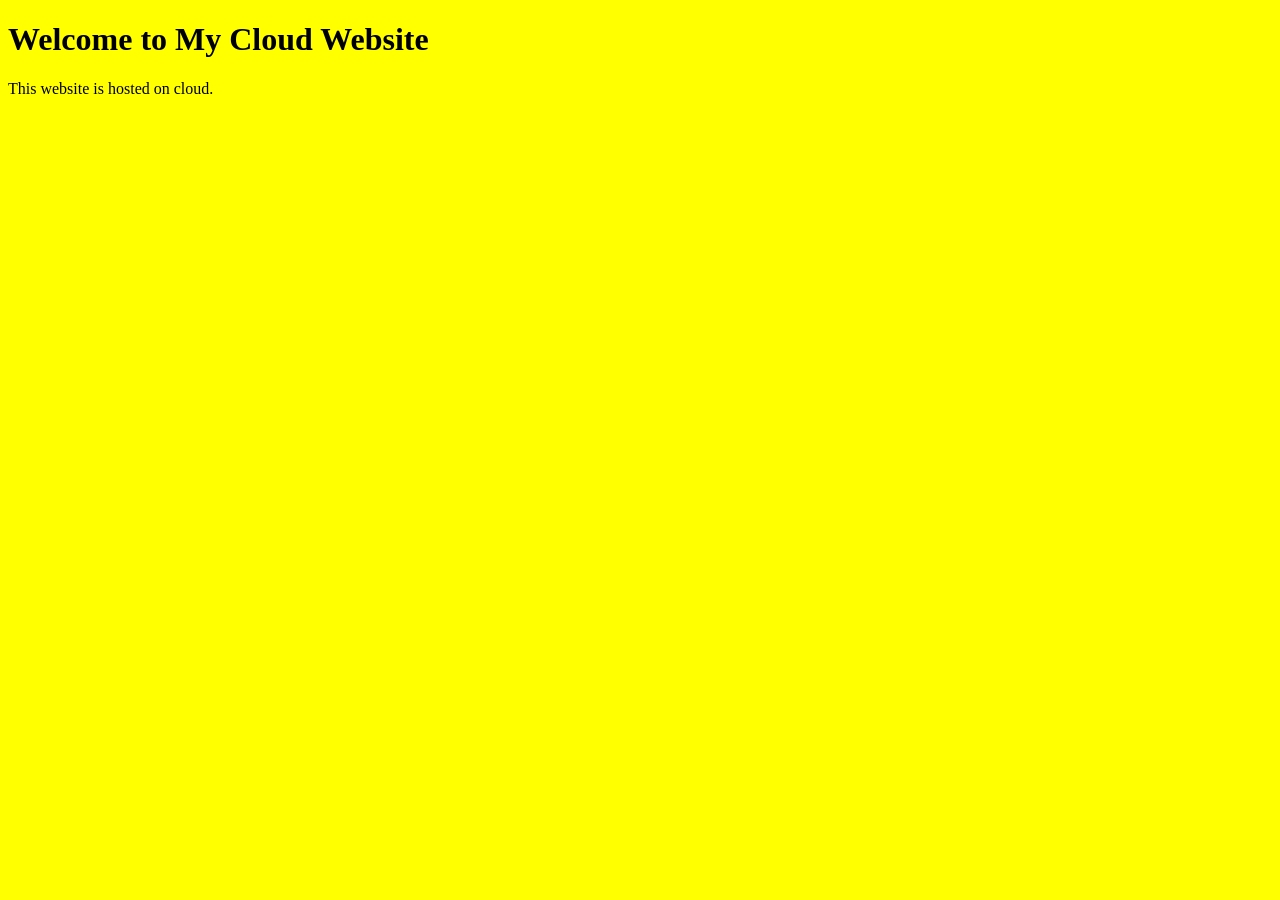
==== index.html @ 1dbae2db "Add files via upload" ====
<!DOCTYPE html>
<html>
<head>
    <title>My Website</title>
</head>
<body bgcolor= "yellow">
    <h1>Welcome to My Cloud Website</h1>
    <p>This website is hosted on cloud.</p>
</body>
</html>
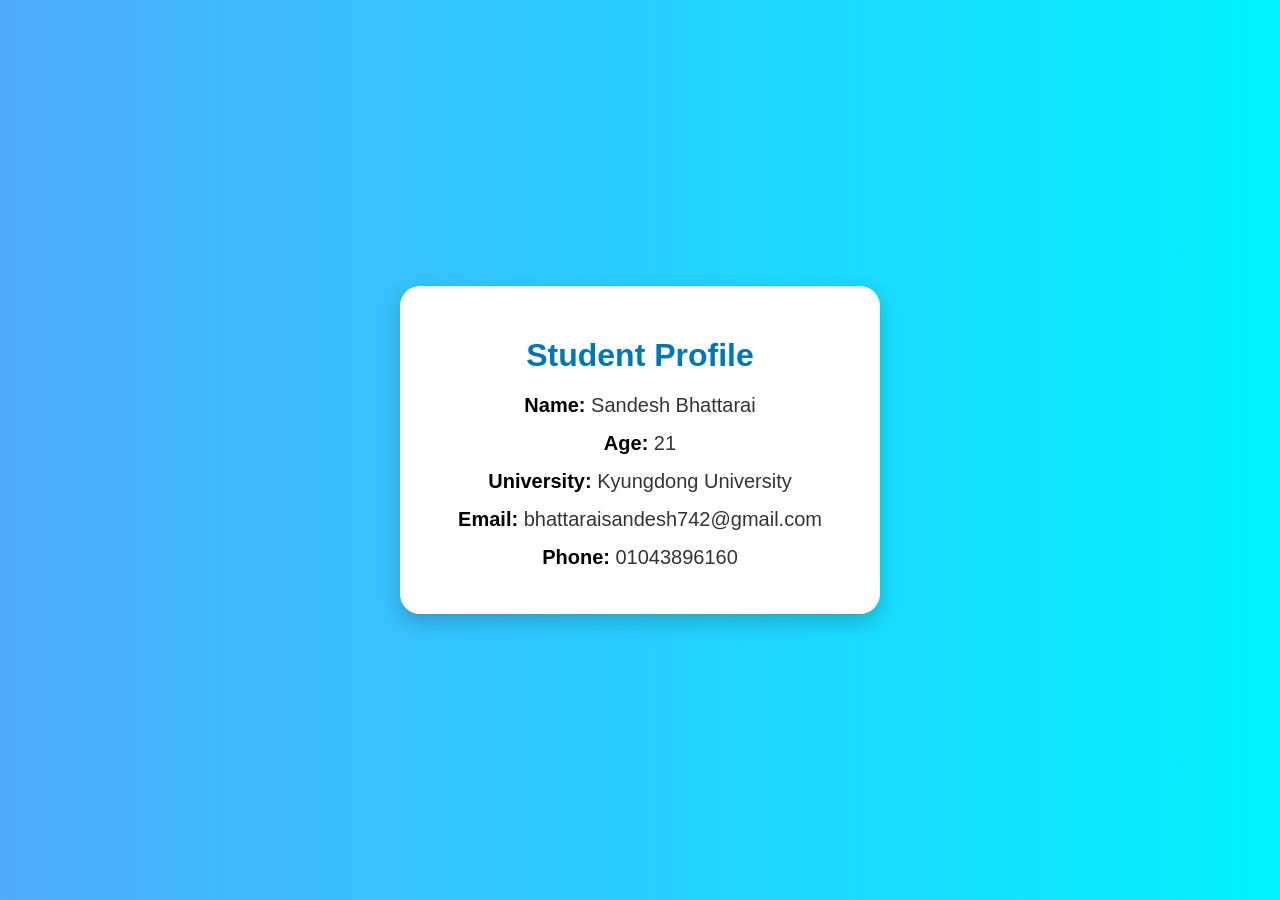
==== commit 5dce9949: "Update index.html" ====
--- a/index.html
+++ b/index.html
@@ -1,10 +1,31 @@
 <!DOCTYPE html>
-<html>
+<html lang="en">
 <head>
-    <title>My Website</title>
+    <meta charset="UTF-8">
+    <meta name="viewport" content="width=device-width, initial-scale=1.0">
+    <title>Sandesh Bhattarai Profile</title>
+
+    <!-- Link CSS File -->
+    <link rel="stylesheet" href="style.css">
 </head>
-<body bgcolor= "yellow">
-    <h1>Welcome to My Cloud Website</h1>
-    <p>This website is hosted on cloud.</p>
+
+<body>
+
+    <div class="profile">
+
+        <h1>Student Profile</h1>
+
+        <p><strong>Name:</strong> Sandesh Bhattarai</p>
+
+        <p><strong>Age:</strong> 21</p>
+
+        <p><strong>University:</strong> Kyungdong University</p>
+
+        <p><strong>Email:</strong> bhattaraisandesh742@gmail.com</p>
+
+        <p><strong>Phone:</strong> 01043896160</p>
+
+    </div>
+
 </body>
-</html>+</html>
--- a/style.css
+++ b/style.css
@@ -0,0 +1,48 @@
+body {
+    margin: 0;
+    padding: 0;
+    font-family: 'Poppins', sans-serif;
+    background: linear-gradient(to right, #4facfe, #00f2fe);
+    height: 100vh;
+    display: flex;
+    justify-content: center;
+    align-items: center;
+}
+
+.profile,
+.contact-box {
+    background: #ffffff;
+    width: 420px;
+    padding: 30px;
+    border-radius: 20px;
+    text-align: center;
+    box-shadow: 0 8px 20px rgba(0, 0, 0, 0.2);
+    transition: 0.3s ease;
+}
+
+.profile:hover,
+.contact-box:hover {
+    transform: scale(1.03);
+}
+
+h1 {
+    color: #0077b6;
+    margin-bottom: 20px;
+    font-size: 32px;
+}
+
+p {
+    font-size: 20px;
+    color: #333;
+    margin: 15px 0;
+}
+
+strong {
+    color: #000;
+}
+
+.contact-box p:hover,
+.profile p:hover {
+    color: #0077b6;
+    cursor: pointer;
+}
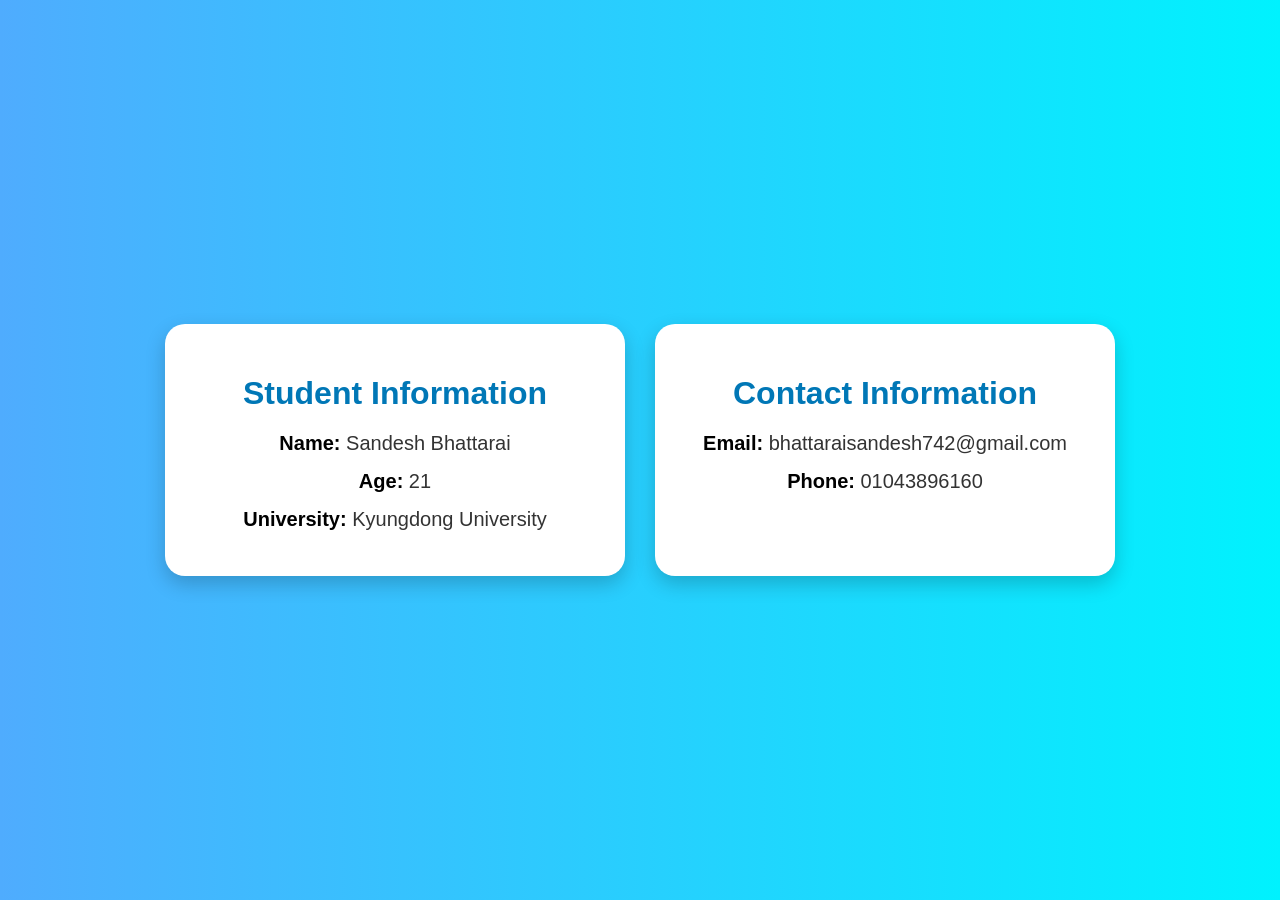
==== commit d03fe61a: "Update index.html" ====
--- a/index.html
+++ b/index.html
@@ -5,25 +5,83 @@
     <meta name="viewport" content="width=device-width, initial-scale=1.0">
     <title>Sandesh Bhattarai Profile</title>
 
-    <!-- Link CSS File -->
-    <link rel="stylesheet" href="style.css">
+    <style>
+        body {
+            margin: 0;
+            padding: 0;
+            font-family: 'Poppins', sans-serif;
+            background: linear-gradient(to right, #4facfe, #00f2fe);
+            min-height: 100vh;
+            display: flex;
+            justify-content: center;
+            align-items: center;
+        }
+
+        .container {
+            display: flex;
+            gap: 30px;
+            flex-wrap: wrap;
+            justify-content: center;
+        }
+
+        .profile,
+        .contact-box {
+            background: #ffffff;
+            width: 400px;
+            padding: 30px;
+            border-radius: 20px;
+            text-align: center;
+            box-shadow: 0 8px 20px rgba(0, 0, 0, 0.2);
+            transition: 0.3s ease;
+        }
+
+        .profile:hover,
+        .contact-box:hover {
+            transform: scale(1.03);
+        }
+
+        h1 {
+            color: #0077b6;
+            margin-bottom: 20px;
+            font-size: 32px;
+        }
+
+        p {
+            font-size: 20px;
+            color: #333;
+            margin: 15px 0;
+        }
+
+        strong {
+            color: #000;
+        }
+
+        .profile p:hover,
+        .contact-box p:hover {
+            color: #0077b6;
+            cursor: pointer;
+        }
+    </style>
 </head>
 
 <body>
 
-    <div class="profile">
+    <div class="container">
 
-        <h1>Student Profile</h1>
+        <div class="profile">
+            <h1>Student Information</h1>
 
-        <p><strong>Name:</strong> Sandesh Bhattarai</p>
+            <p><strong>Name:</strong> Sandesh Bhattarai</p>
+            <p><strong>Age:</strong> 21</p>
+            <p><strong>University:</strong> Kyungdong University</p>
+        </div>
 
-        <p><strong>Age:</strong> 21</p>
+        <div class="contact-box">
+            <h1>Contact Information</h1>
 
-        <p><strong>University:</strong> Kyungdong University</p>
-
-        <p><strong>Email:</strong> bhattaraisandesh742@gmail.com</p>
-
-        <p><strong>Phone:</strong> 01043896160</p>
+            <p><strong>Email:</strong> bhattaraisandesh742@gmail.com</p>
+            <p><strong>Phone:</strong> 01043896160</p>
+        </div>
 
     </div>
 
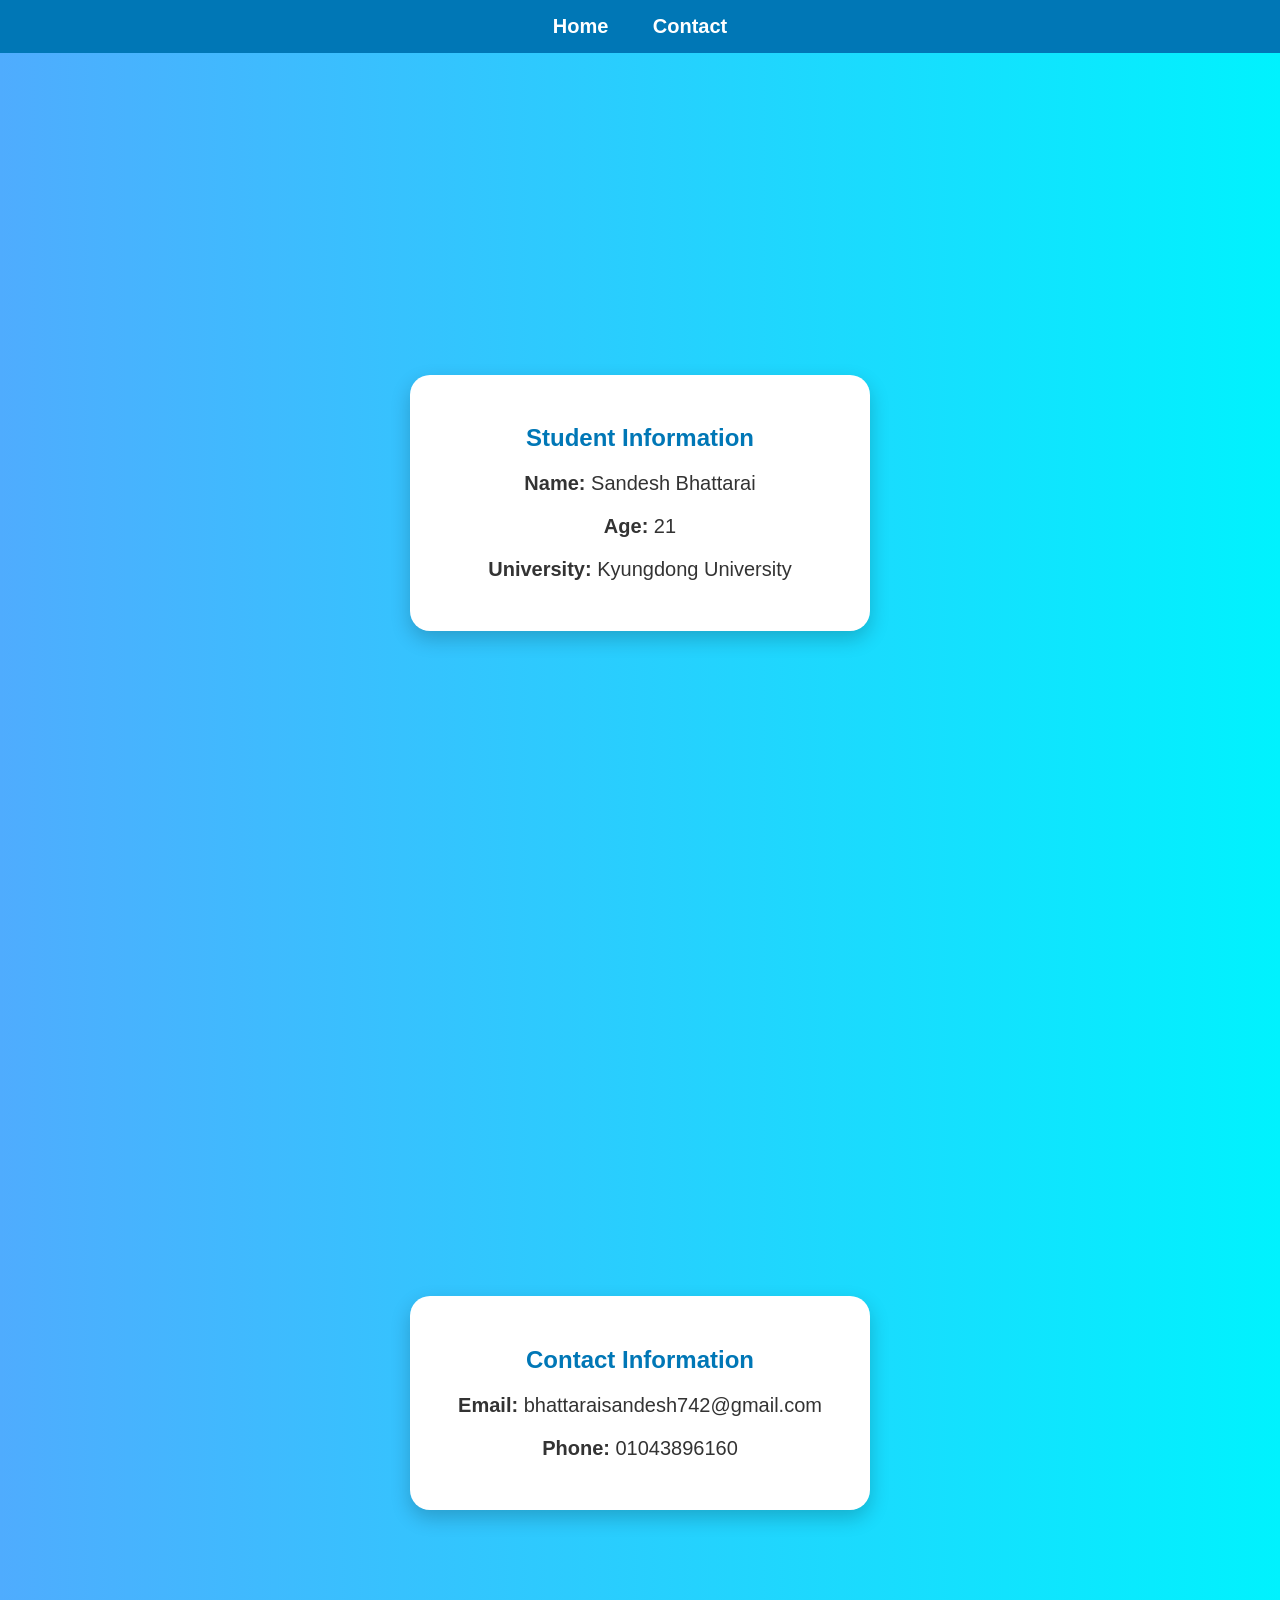
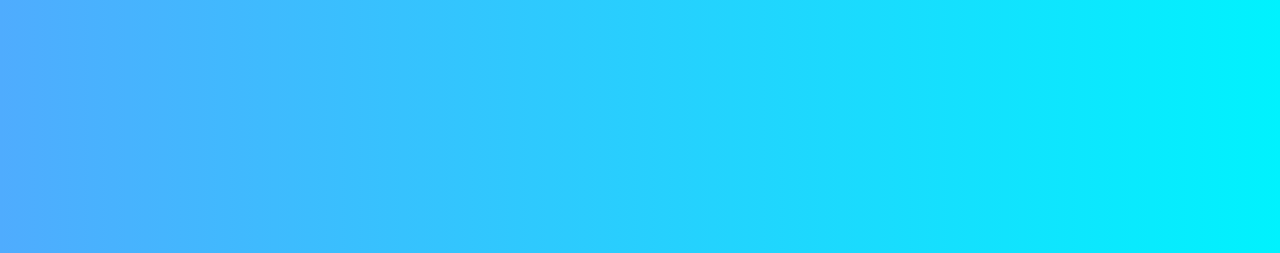
==== commit 1e31fb49: "Update index.html" ====
--- a/index.html
+++ b/index.html
@@ -9,81 +9,86 @@
         body {
             margin: 0;
             padding: 0;
-            font-family: 'Poppins', sans-serif;
+            font-family: Arial, sans-serif;
             background: linear-gradient(to right, #4facfe, #00f2fe);
+        }
+
+        /* Navigation Bar */
+        nav {
+            background-color: #0077b6;
+            padding: 15px;
+            text-align: center;
+        }
+
+        nav a {
+            color: white;
+            text-decoration: none;
+            margin: 20px;
+            font-size: 20px;
+            font-weight: bold;
+        }
+
+        nav a:hover {
+            color: yellow;
+        }
+
+        /* Sections */
+        section {
             min-height: 100vh;
             display: flex;
             justify-content: center;
             align-items: center;
         }
 
-        .container {
-            display: flex;
-            gap: 30px;
-            flex-wrap: wrap;
-            justify-content: center;
-        }
-
-        .profile,
-        .contact-box {
-            background: #ffffff;
+        .box {
+            background: white;
             width: 400px;
             padding: 30px;
             border-radius: 20px;
             text-align: center;
-            box-shadow: 0 8px 20px rgba(0, 0, 0, 0.2);
-            transition: 0.3s ease;
-        }
-
-        .profile:hover,
-        .contact-box:hover {
-            transform: scale(1.03);
+            box-shadow: 0 8px 20px rgba(0,0,0,0.2);
         }
 
         h1 {
             color: #0077b6;
             margin-bottom: 20px;
-            font-size: 32px;
         }
 
         p {
             font-size: 20px;
             color: #333;
-            margin: 15px 0;
-        }
-
-        strong {
-            color: #000;
-        }
-
-        .profile p:hover,
-        .contact-box p:hover {
-            color: #0077b6;
-            cursor: pointer;
         }
     </style>
 </head>
 
 <body>
 
-    <div class="container">
+    <!-- Navigation -->
+    <nav>
+        <a href="#home">Home</a>
+        <a href="#contact">Contact</a>
+    </nav>
 
-        <div class="profile">
+    <!-- Home Section -->
+    <section id="home">
+        <div class="box">
             <h1>Student Information</h1>
 
             <p><strong>Name:</strong> Sandesh Bhattarai</p>
             <p><strong>Age:</strong> 21</p>
             <p><strong>University:</strong> Kyungdong University</p>
         </div>
+    </section>
 
-        <div class="contact-box">
+    <!-- Contact Section -->
+    <section id="contact">
+        <div class="box">
             <h1>Contact Information</h1>
 
             <p><strong>Email:</strong> bhattaraisandesh742@gmail.com</p>
             <p><strong>Phone:</strong> 01043896160</p>
         </div>
-
-    </div>
+    </section>
 
 </body>
 </html>
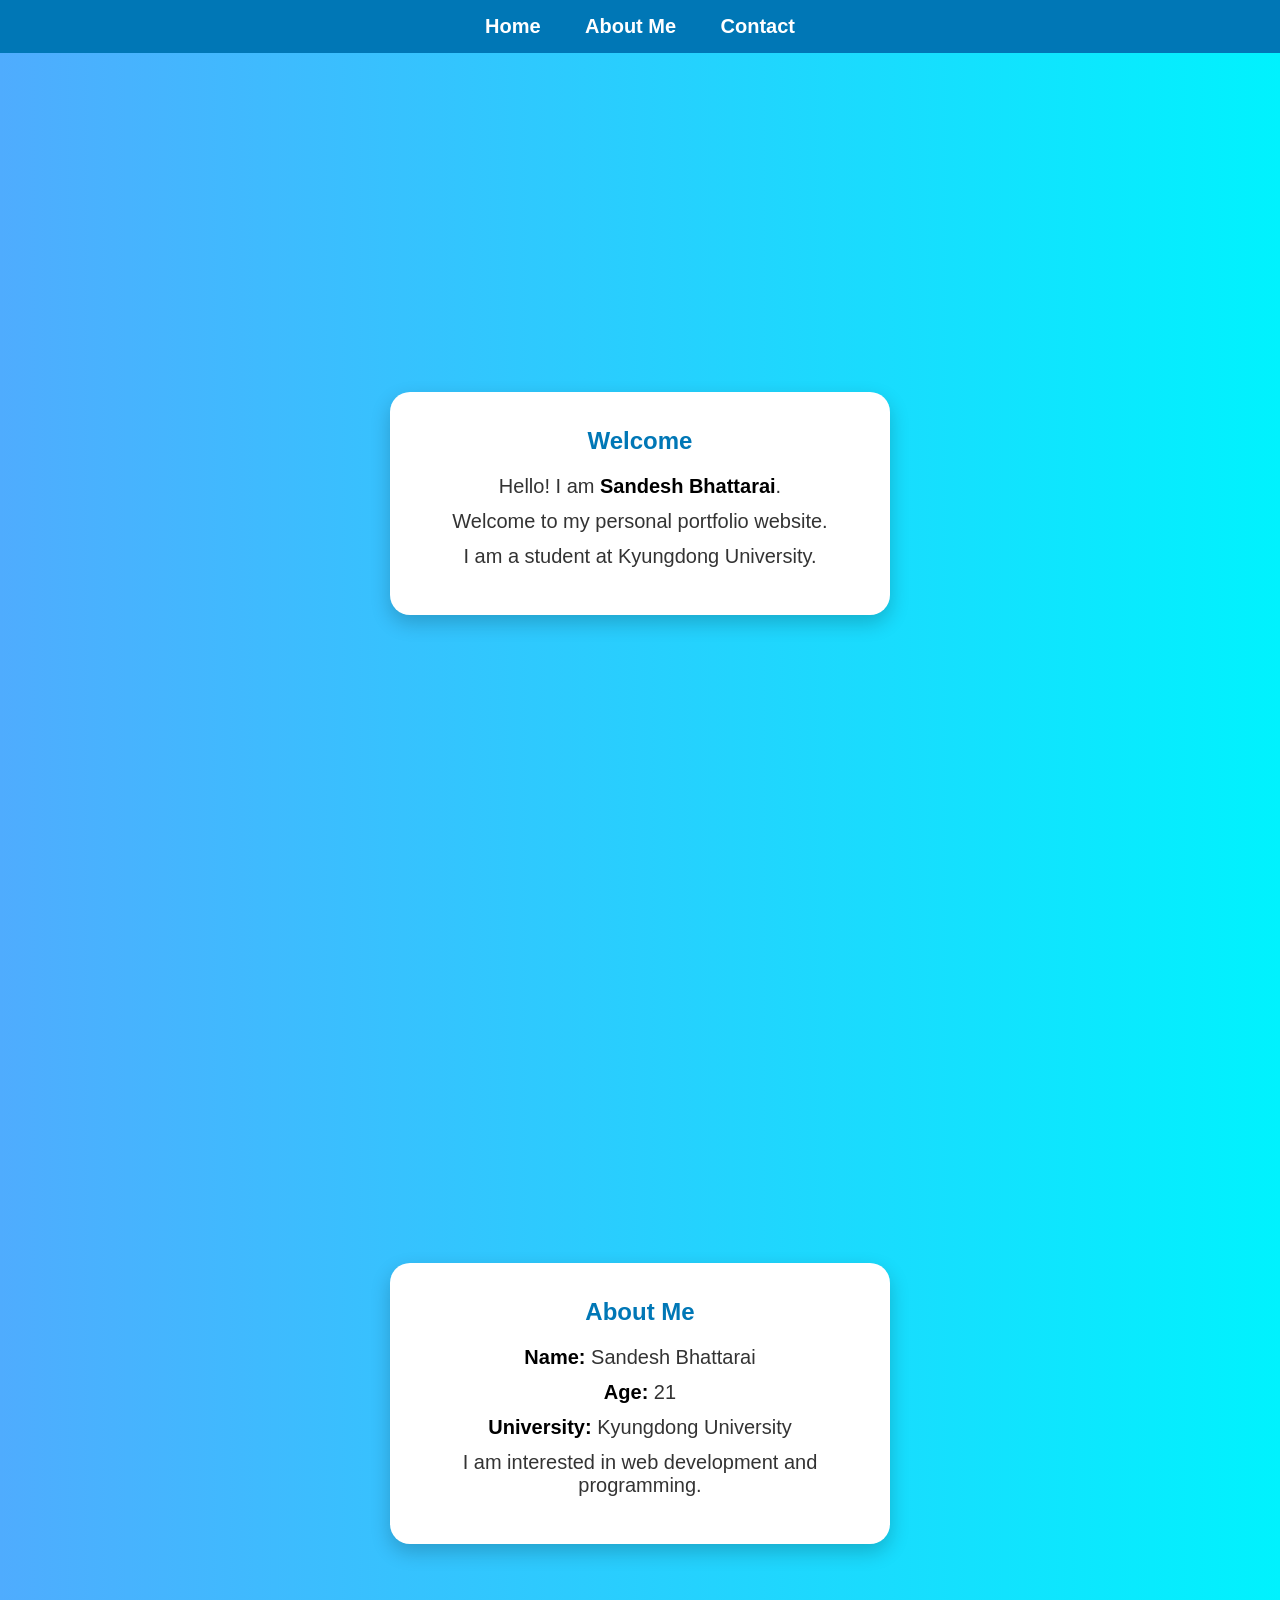
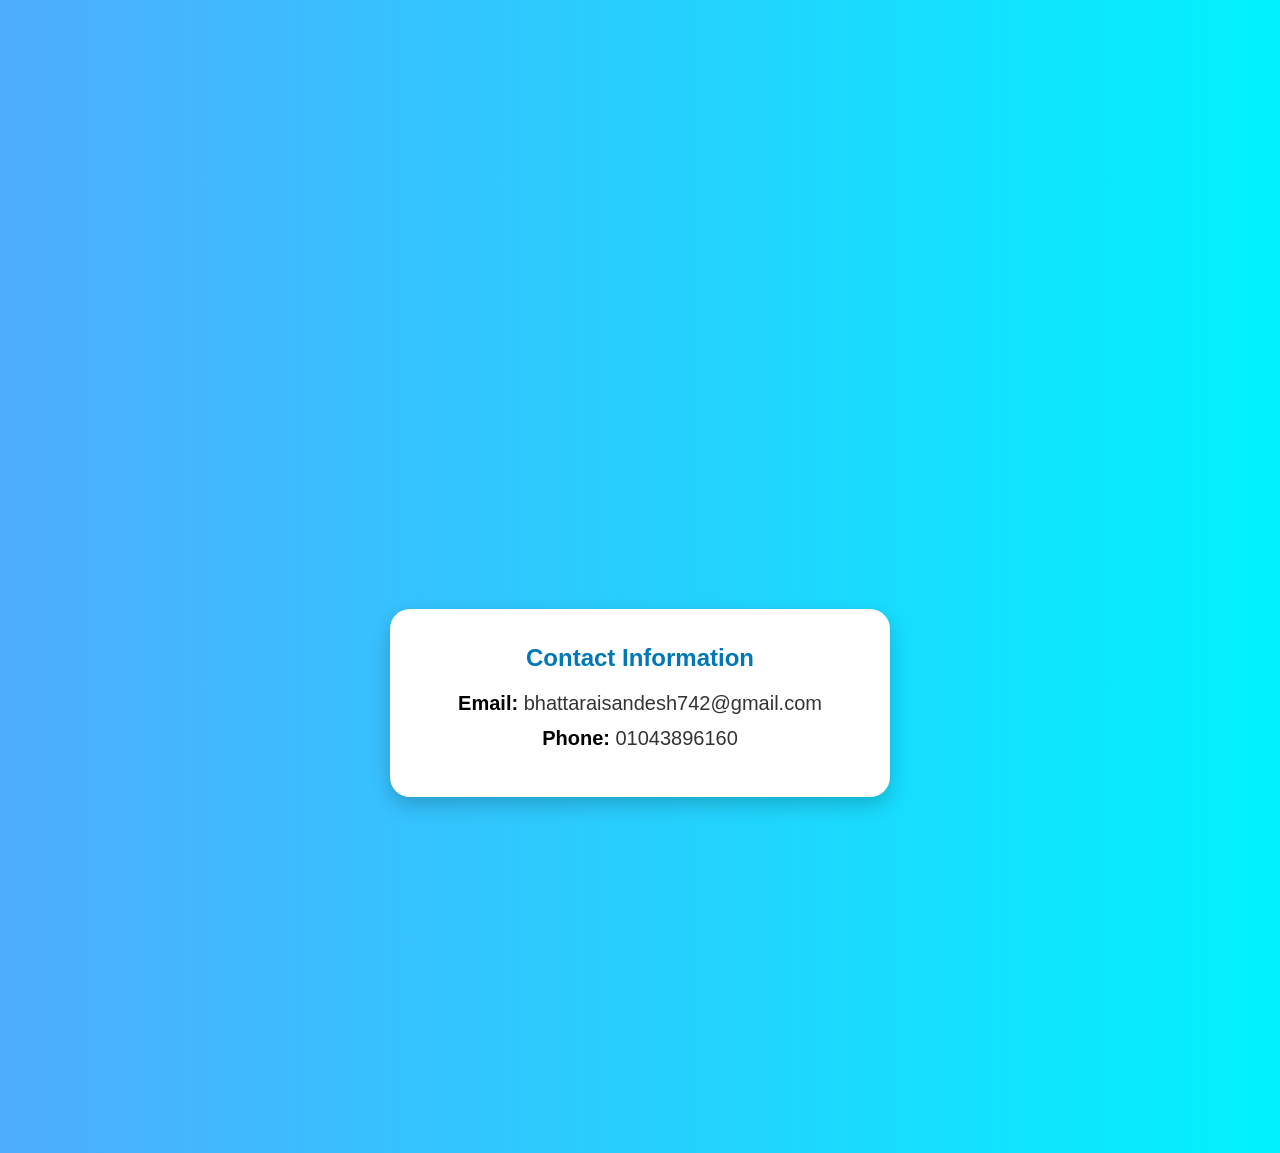
==== commit 602d3303: "Update index.html" ====
--- a/index.html
+++ b/index.html
@@ -3,13 +3,17 @@
 <head>
     <meta charset="UTF-8">
     <meta name="viewport" content="width=device-width, initial-scale=1.0">
-    <title>Sandesh Bhattarai Profile</title>
+    <title>Sandesh Bhattarai Portfolio</title>
 
     <style>
-        body {
+        * {
             margin: 0;
             padding: 0;
+            box-sizing: border-box;
             font-family: Arial, sans-serif;
+        }
+
+        body {
             background: linear-gradient(to right, #4facfe, #00f2fe);
         }
 
@@ -18,6 +22,8 @@
             background-color: #0077b6;
             padding: 15px;
             text-align: center;
+            position: sticky;
+            top: 0;
         }
 
         nav a {
@@ -32,21 +38,27 @@
             color: yellow;
         }
 
-        /* Sections */
+        /* Section Style */
         section {
             min-height: 100vh;
             display: flex;
             justify-content: center;
             align-items: center;
+            padding: 20px;
         }
 
         .box {
             background: white;
-            width: 400px;
-            padding: 30px;
+            width: 500px;
+            padding: 35px;
             border-radius: 20px;
             text-align: center;
             box-shadow: 0 8px 20px rgba(0,0,0,0.2);
+            transition: 0.3s;
+        }
+
+        .box:hover {
+            transform: scale(1.03);
         }
 
         h1 {
@@ -57,6 +69,11 @@
         p {
             font-size: 20px;
             color: #333;
+            margin: 12px 0;
+        }
+
+        strong {
+            color: black;
         }
     </style>
 </head>
@@ -66,17 +83,30 @@
     <!-- Navigation -->
     <nav>
         <a href="#home">Home</a>
+        <a href="#about">About Me</a>
         <a href="#contact">Contact</a>
     </nav>
 
     <!-- Home Section -->
     <section id="home">
         <div class="box">
-            <h1>Student Information</h1>
+            <h1>Welcome</h1>
+
+            <p>Hello! I am <strong>Sandesh Bhattarai</strong>.</p>
+            <p>Welcome to my personal portfolio website.</p>
+            <p>I am a student at Kyungdong University.</p>
+        </div>
+    </section>
+
+    <!-- About Me Section -->
+    <section id="about">
+        <div class="box">
+            <h1>About Me</h1>
 
             <p><strong>Name:</strong> Sandesh Bhattarai</p>
             <p><strong>Age:</strong> 21</p>
             <p><strong>University:</strong> Kyungdong University</p>
+            <p>I am interested in web development and programming.</p>
         </div>
     </section>
 
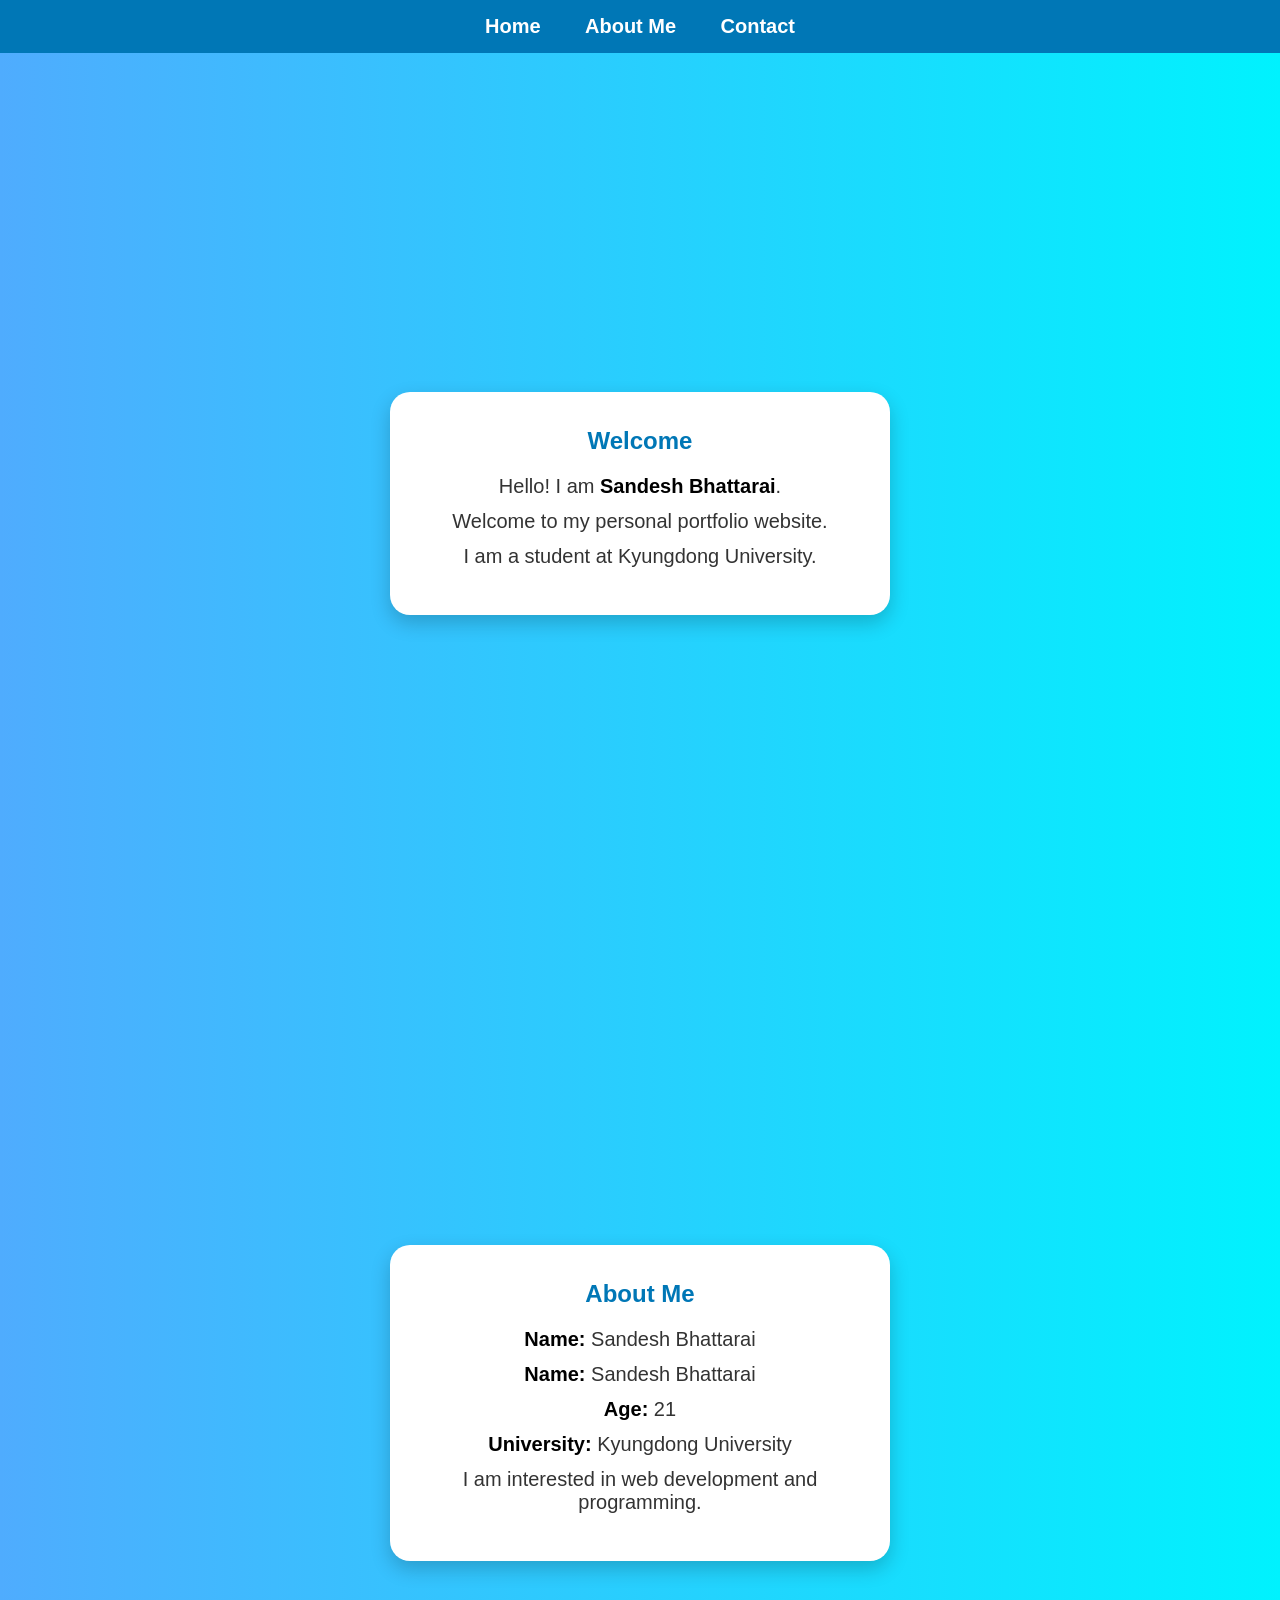
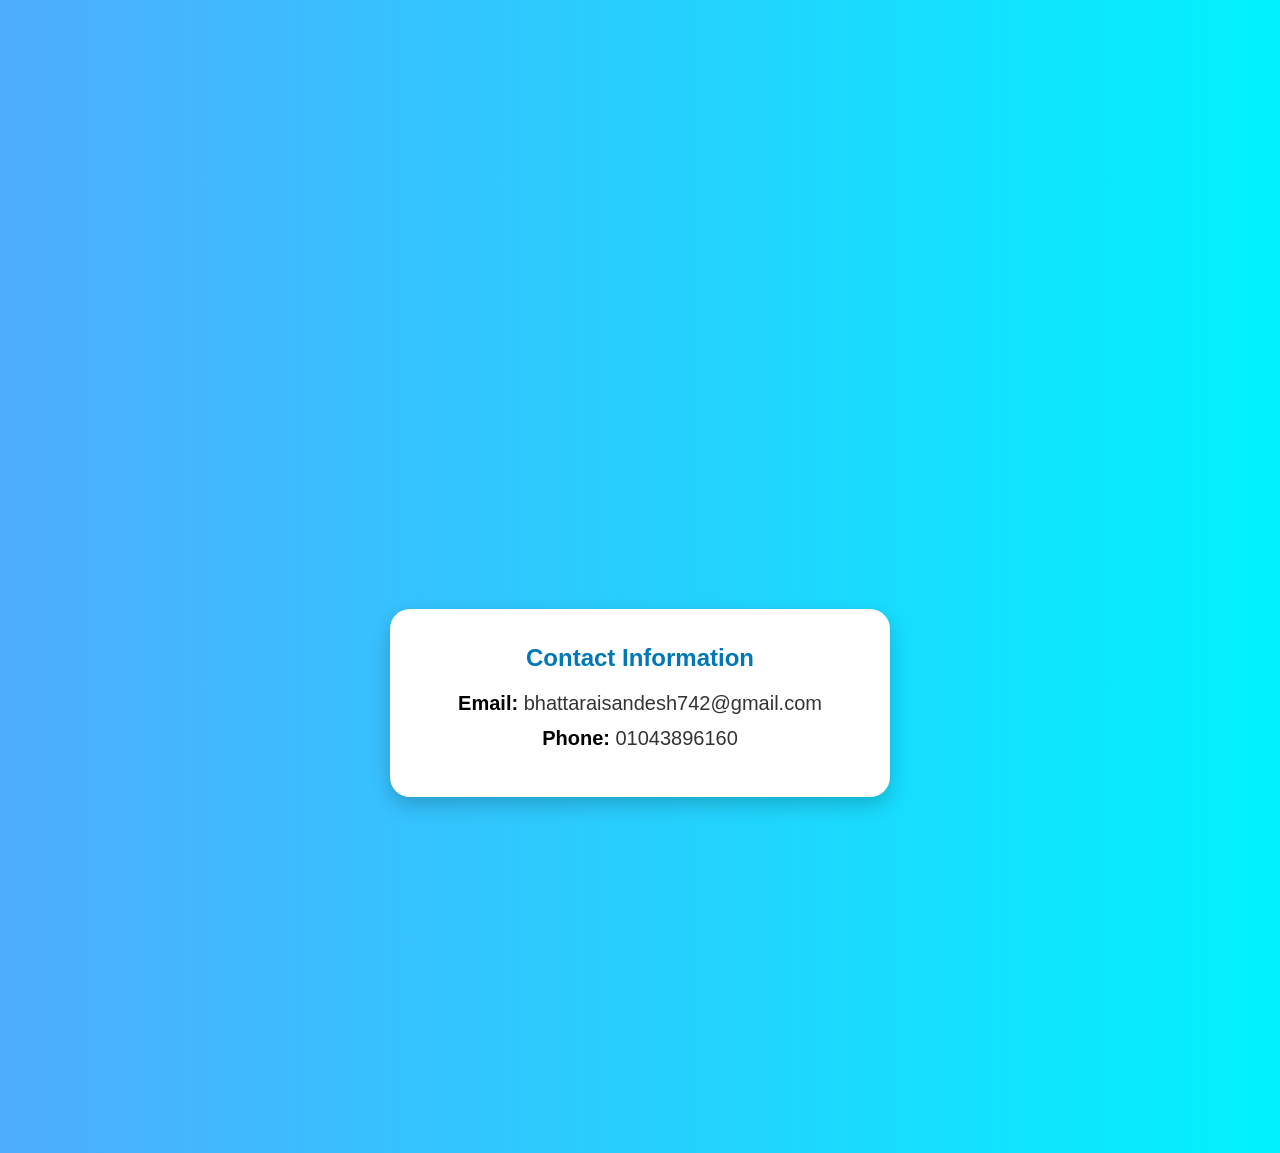
==== commit 4616bce2: "Fix HTML formatting and structure" ====
--- a/index.html
+++ b/index.html
@@ -104,6 +104,7 @@
             <h1>About Me</h1>
 
             <p><strong>Name:</strong> Sandesh Bhattarai</p>
+            <p><strong>Name:</strong> Sandesh Bhattarai</p>
             <p><strong>Age:</strong> 21</p>
             <p><strong>University:</strong> Kyungdong University</p>
             <p>I am interested in web development and programming.</p>
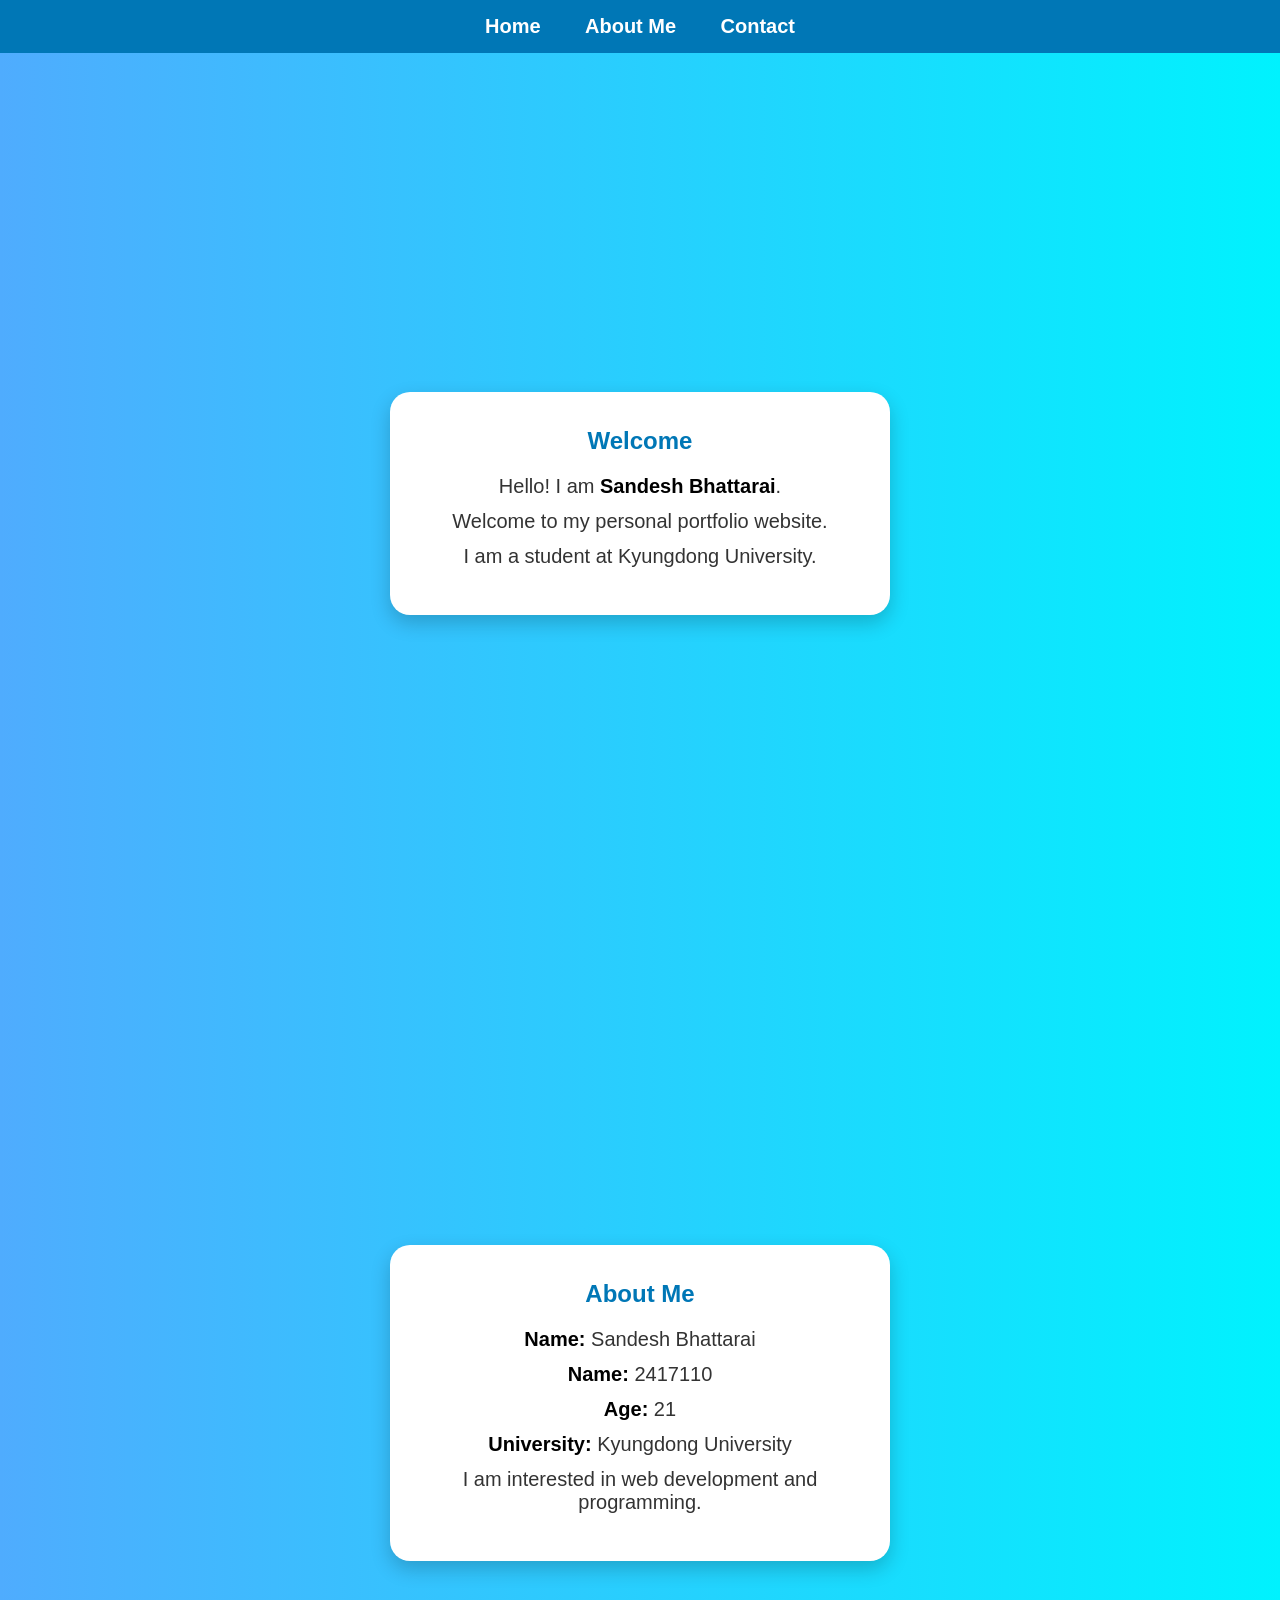
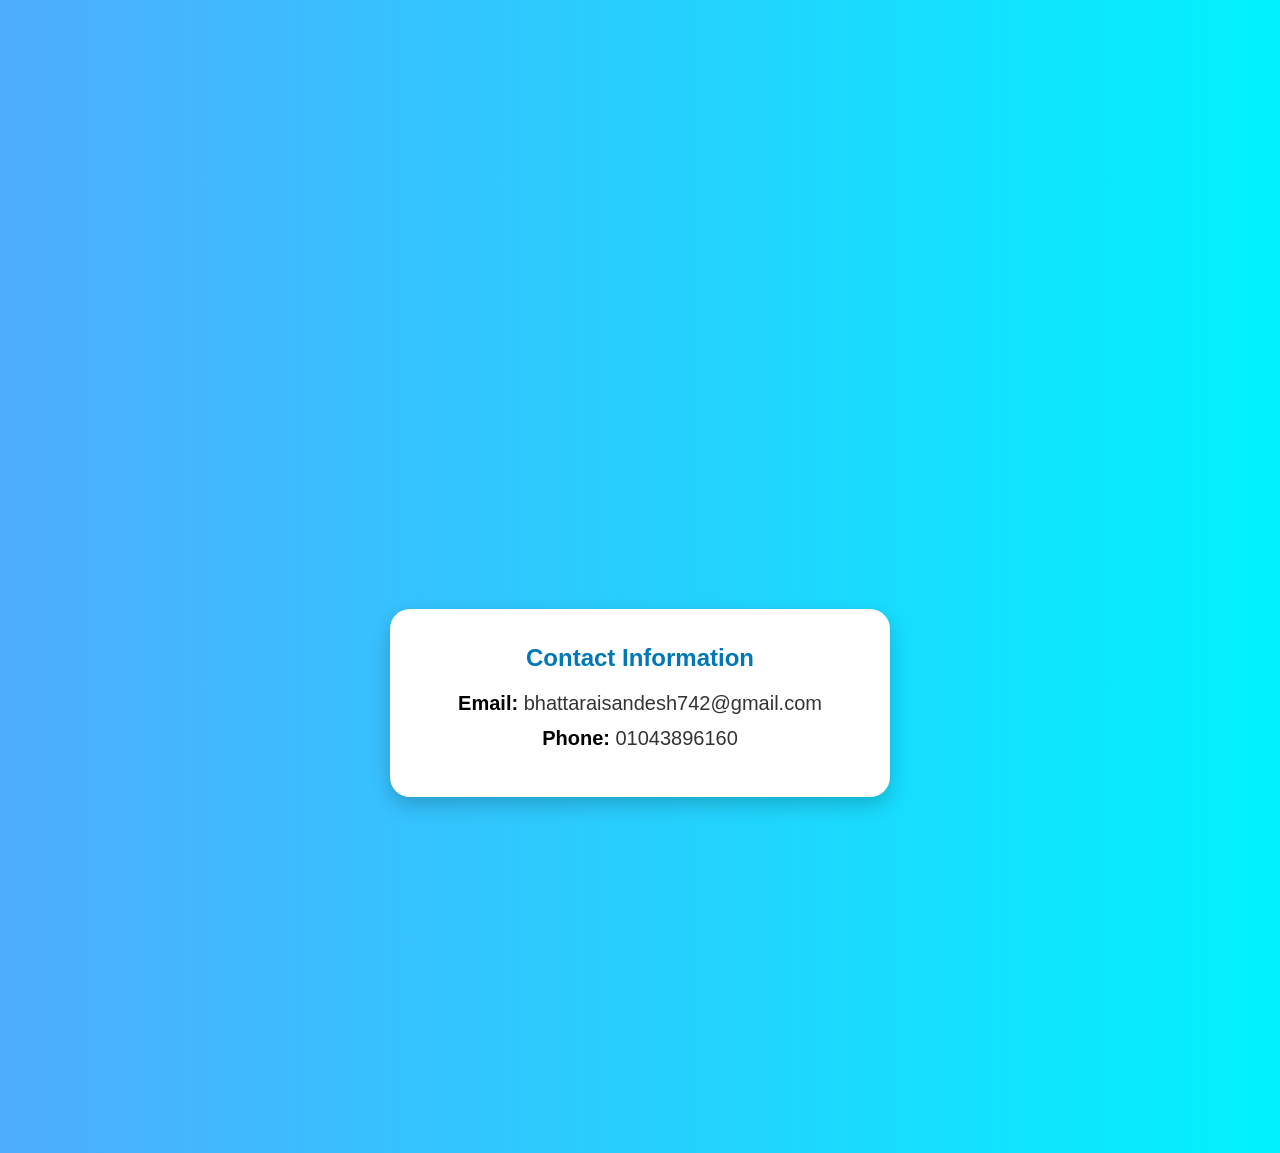
==== commit f2f6c6d8: "Update index.html" ====
--- a/index.html
+++ b/index.html
@@ -104,7 +104,7 @@
             <h1>About Me</h1>
 
             <p><strong>Name:</strong> Sandesh Bhattarai</p>
-            <p><strong>Name:</strong> Sandesh Bhattarai</p>
+            <p><strong>Name:</strong> 2417110</p>
             <p><strong>Age:</strong> 21</p>
             <p><strong>University:</strong> Kyungdong University</p>
             <p>I am interested in web development and programming.</p>
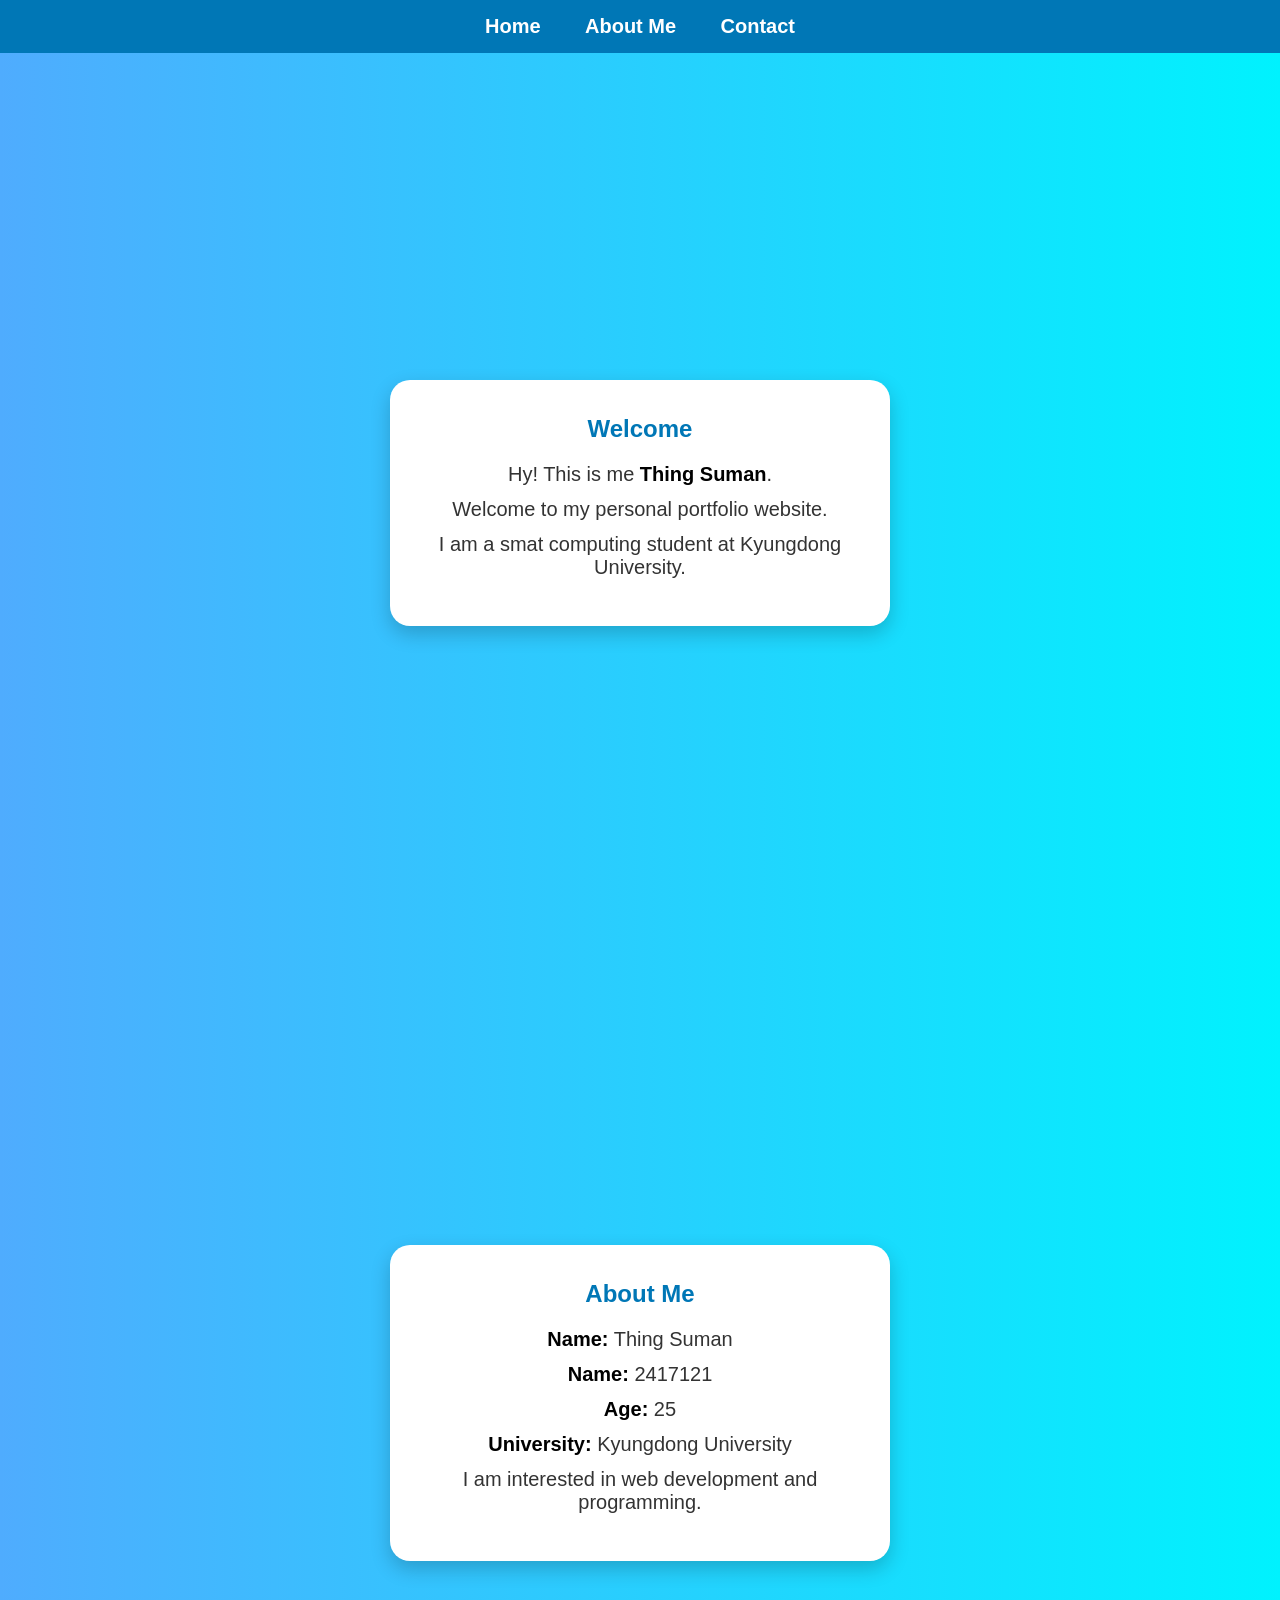
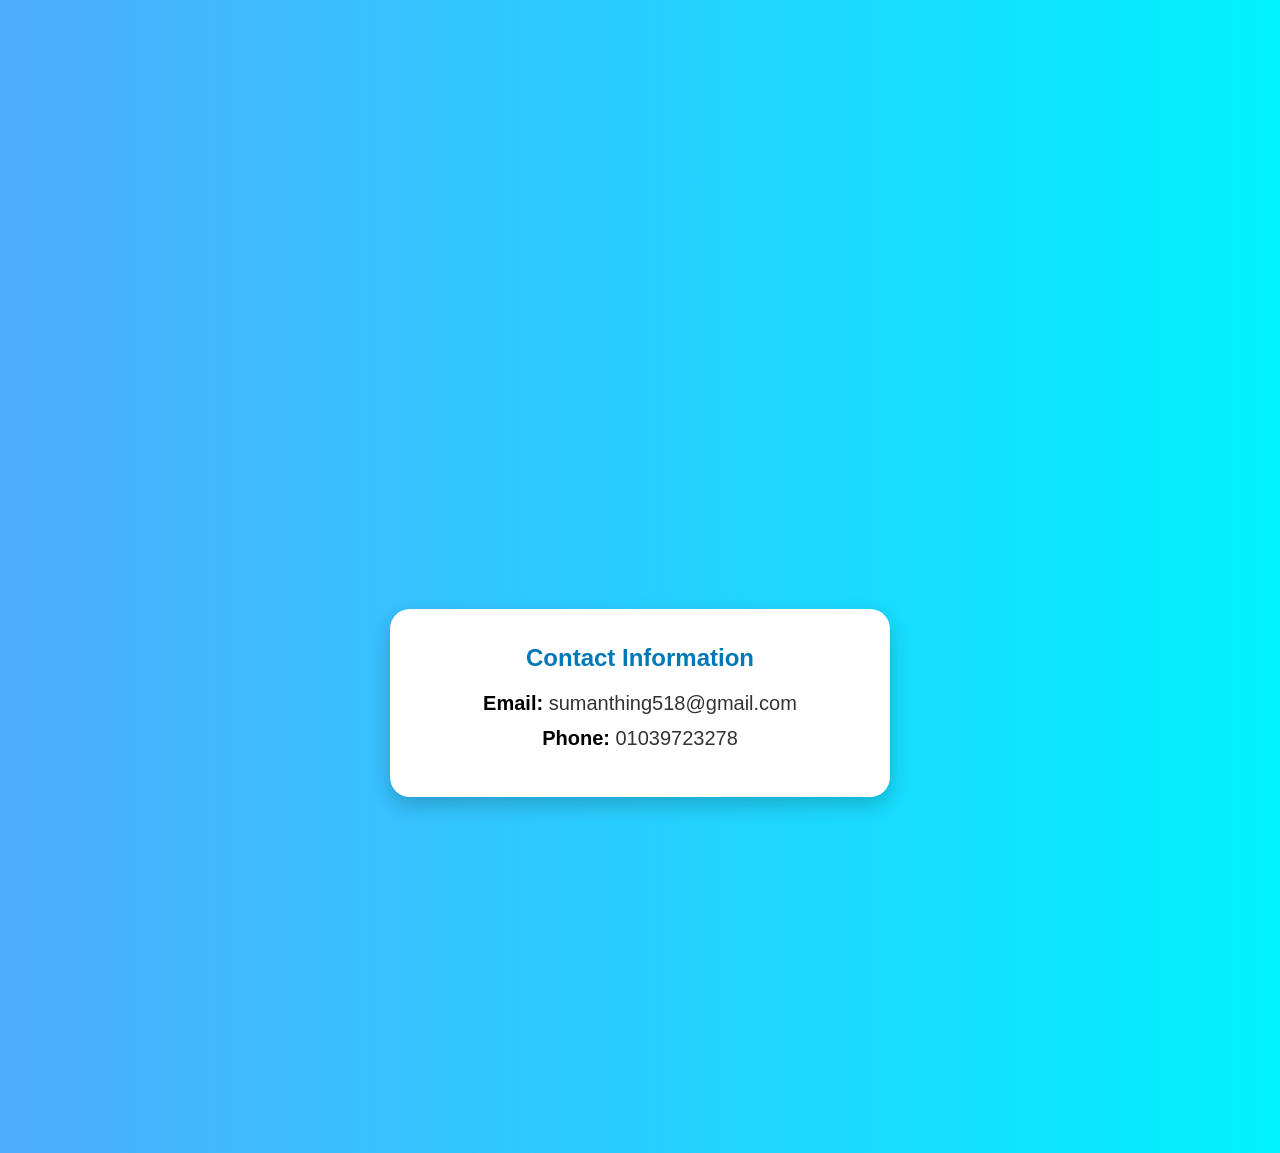
==== commit f713a83e: "Update index.html" ====
--- a/index.html
+++ b/index.html
@@ -92,9 +92,9 @@
         <div class="box">
             <h1>Welcome</h1>
 
-            <p>Hello! I am <strong>Sandesh Bhattarai</strong>.</p>
+            <p>Hy! This is me <strong>Thing Suman</strong>.</p>
             <p>Welcome to my personal portfolio website.</p>
-            <p>I am a student at Kyungdong University.</p>
+            <p>I am a smat computing student at Kyungdong University.</p>
         </div>
     </section>
 
@@ -103,9 +103,9 @@
         <div class="box">
             <h1>About Me</h1>
 
-            <p><strong>Name:</strong> Sandesh Bhattarai</p>
-            <p><strong>Name:</strong> 2417110</p>
-            <p><strong>Age:</strong> 21</p>
+            <p><strong>Name:</strong> Thing Suman</p>
+            <p><strong>Name:</strong> 2417121</p>
+            <p><strong>Age:</strong> 25</p>
             <p><strong>University:</strong> Kyungdong University</p>
             <p>I am interested in web development and programming.</p>
         </div>
@@ -116,8 +116,8 @@
         <div class="box">
             <h1>Contact Information</h1>
 
-            <p><strong>Email:</strong> bhattaraisandesh742@gmail.com</p>
-            <p><strong>Phone:</strong> 01043896160</p>
+            <p><strong>Email:</strong> sumanthing518@gmail.com</p>
+            <p><strong>Phone:</strong> 01039723278</p>
         </div>
     </section>
 
